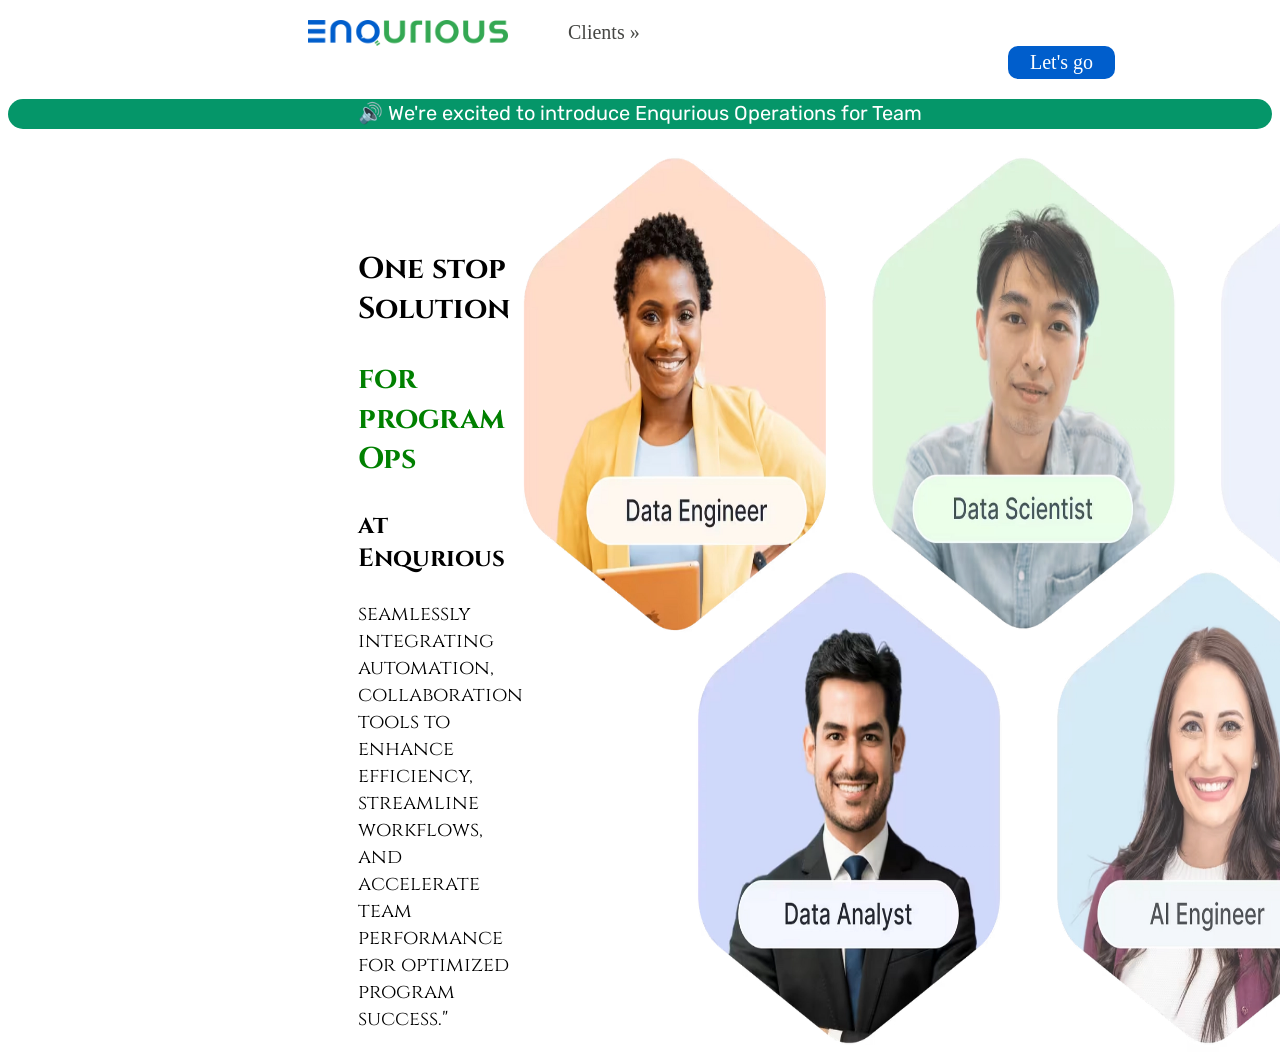
==== Ops.html @ 58b03aae "first commit" ====
<!DOCTYPE html>
<html>
    <head>
        <title>Program ops</title>
        <link rel="preconnect" href="https://fonts.googleapis.com">
        <link rel="preconnect" href="https://fonts.gstatic.com" crossorigin>
        <link href="https://fonts.googleapis.com/css2?family=Rubik:ital,wght@0,300..900;1,300..900&display=swap" rel="stylesheet">
        <link rel="preconnect" href="https://fonts.googleapis.com">
        <link rel="preconnect" href="https://fonts.gstatic.com" crossorigin>
        <link href="https://fonts.googleapis.com/css2?family=Cinzel:wght@400..900&display=swap" rel="stylesheet">
        <link rel="stylesheet" href="ops.css">
    </head>
    <body>
        <div class="headerline">
        <img class="header" src="images/image (9).png">
        <div class="dropdown">
        <button class="Programbutton">Clients &raquo; </button>
        <div class="dropdown-content">
        <a href="Tredence.html">Tredence</a>
        <a href="#">Fractal</a>
        <a href="#">Tiger</a>
    </div>
    </div>
        <button class="goto">Let's go</button>
    </div>
    <div class="secondline">
        <p class="second"> &#128266; We're excited to introduce Enqurious Operations for Team </p>
    </div>
        <div class="thridline">
        <div class="upskill">
          <p class="line1">One stop Solution</p>
          <p class="line2">for program Ops</p>
          <p class="line3">at Enqurious</p>
          <p class="line4">seamlessly integrating automation, collaboration tools to enhance efficiency, streamline workflows, and accelerate team performance for optimized program success."</p>
        </div>
    <img class="home" src="images/home.webp">
</div>
    </body>
</html>
---- ops.css ----
.headerline
{
    margin-top: 20px;
    margin-left: 300px;
    justify-content: center ;
}
.header
{
    width: 200px;
    vertical-align: middle;
}
.Programbutton, .goto
{
    color: black;
    vertical-align:middle;
    border-radius: 0%;
    border-color: aliceblue;
    background-color: transparent;
    font-family: inherit;
    font-weight: medium;
    font-style: normal;
    font-size: 20px;
}
.Programbutton
{
    margin-left: 50px;
    border-style: hidden;
    font-size: 20px;
    color:rgb(69, 70, 67);
    
}

.Programbutton:hover
   
{
   background-color: whitesmoke;
}

.goto
{
    margin-left: 700px;
    border-radius: 10px;
    background-color: #005ecc;
    color: white;
    border:transparent;
    padding-left: 22px;
    padding-right: 22px;
    padding-top: 5px;
    padding-bottom: 5px;
}
.secondline
{
    background-color:rgb(5, 150, 105);
    color: white;
    font-family: inherit;
    font-size: 20px;
    align-items: center;
    justify-content: center;
    padding-bottom: 0.009px;
    border-radius: 20px;
}

.second{
  font-family: "Rubik", serif;
  font-optical-sizing: auto;
  font-weight: 500px;
  font-style: medium;
  padding-top: 2px;
  padding-bottom: 4px;
  justify-content: center;
  text-align: center;
}
.dropdown {
position: relative;
display: inline-block;
}
.dropbtn {
background-color: #3498db;
color: white;
padding: 10px 20px;
font-size: 16px;
border: none;
cursor: pointer;
}
.dropdown-content {
display: none;
position: absolute;
background-color: white;
min-width: 150px;
box-shadow: 0px 4px 6px rgba(0, 0, 0, 0.2);
z-index: 1;
justify-content: center;
font-family: inherit;
color:rgb(69, 70, 67);
border-radius: 10px;
}
.dropdown-content a {
color: rgb(69, 70, 67);
padding: 10px;
text-decoration: none;
display: block;
font-family: inherit;
border-radius: 10px;
text-align: center;
font-weight: medium;

}
.dropdown-content a:hover {
background-color: #f1f1f1;
}

/* Show the dropdown menu when hovering over the button */
.dropdown:hover .dropdown-content {
display: inline-block;
}
.home
{
width: 1000px;
display: inline-block;           
justify-content: flex-end;  
margin-right: 50px;    
}
.thridline{
display: flex;
justify-content: space-between;
margin-bottom: 10px;
margin-left: 350px;
}
.upskill{
width: 400px;
}
.line1
{
font-family: "Cinzel", serif;
font-optical-sizing: auto;
font-weight: bold;
font-size: 30px;
font-style: normal;
margin-top: 100px;
}
.line2{
font-family: "Cinzel", serif;
font-optical-sizing: auto;
font-weight: bold;
font-size: 30px;
font-style: normal;
color: green;
}
.line3{
font-family: "Cinzel", serif;
font-optical-sizing: auto;
font-weight: bold;
font-size: 25px;
font-style: normal;
}
.line4{
font-family: "Cinzel", serif;
font-optical-sizing: auto;
font-weight:normal;
font-size: 20px;
font-style: normal;
}
.content{

    font-size: 40px;
    text-align: center;
    align-content: center;
}
ul {
    list-style-type: none; /* Removes bullets */
    padding: 0; /* Removes left padding */
    margin: 0; /* Removes left margin */
}
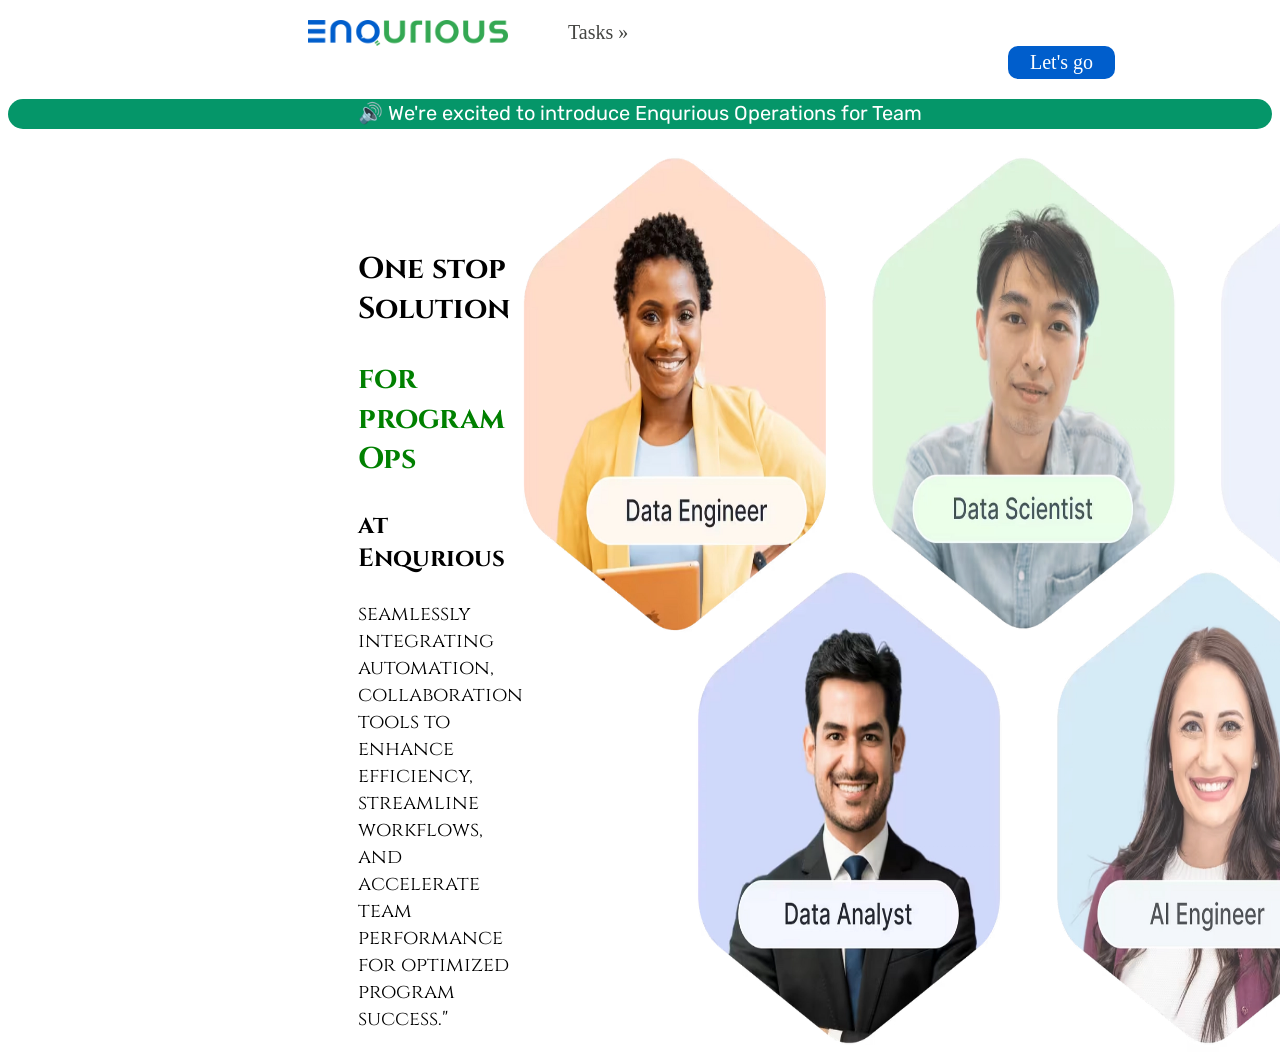
==== commit 655ed871: "progress saved" ====
--- a/Ops.html
+++ b/Ops.html
@@ -14,11 +14,13 @@
         <div class="headerline">
         <img class="header" src="images/image (9).png">
         <div class="dropdown">
-        <button class="Programbutton">Clients &raquo; </button>
+        <button class="Programbutton">Tasks &raquo; </button>
         <div class="dropdown-content">
-        <a href="Tredence.html">Tredence</a>
-        <a href="#">Fractal</a>
-        <a href="#">Tiger</a>
+        <a href="Programprogress.html">Progress</a>
+        <a href="assessmentscore.html">Assessment Scores"</a>
+        <a href="announcement.html">Announcement</a>
+        <a href="redflags.html">Red Flags</a>
+        <a href="Handson.html">Hands On Progress</a>
     </div>
     </div>
         <button class="goto">Let's go</button>
